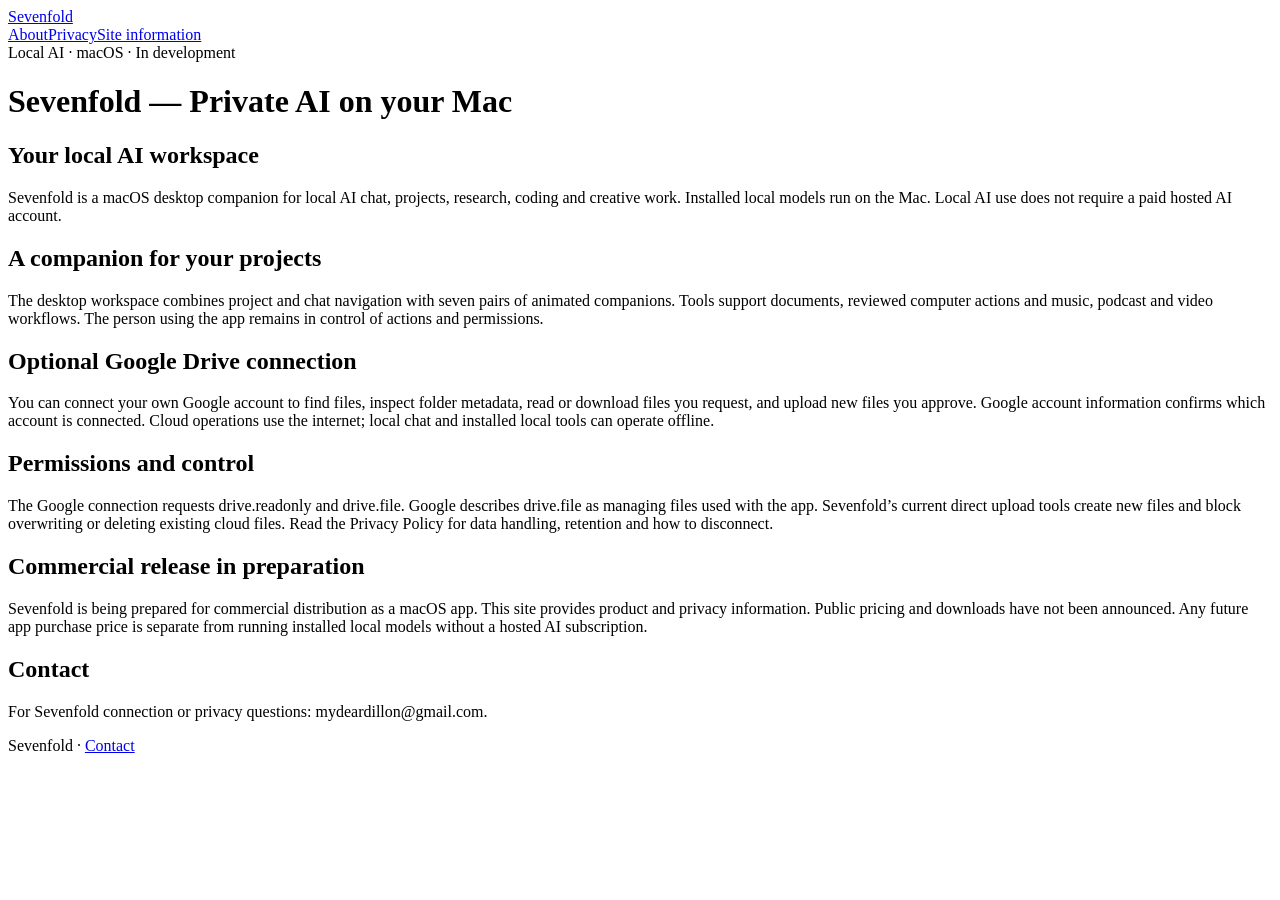
==== index.html @ 4503c141 "Publish Sevenfold information and privacy pages" ====
<!doctype html><html lang="en"><head><meta charset="utf-8"><meta name="viewport" content="width=device-width,initial-scale=1"><meta name="description" content="Sevenfold local AI workspace and optional Google Drive connection"><title>Sevenfold — Private AI on your Mac</title><link rel="stylesheet" href="styles.css"></head><body><header><a class="brand" href="index.html">Sevenfold</a><nav aria-label="Main"><a href="index.html">About</a><a href="privacy.html">Privacy</a><a href="terms.html">Site information</a></nav></header><main><span class="tag">Local AI · macOS · In development</span><h1>Sevenfold — Private AI on your Mac</h1><section><h2>Your local AI workspace</h2><p>Sevenfold is a macOS desktop companion for local AI chat, projects, research, coding and creative work. Installed local models run on the Mac. Local AI use does not require a paid hosted AI account.</p></section><section><h2>A companion for your projects</h2><p>The desktop workspace combines project and chat navigation with seven pairs of animated companions. Tools support documents, reviewed computer actions and music, podcast and video workflows. The person using the app remains in control of actions and permissions.</p></section><section><h2>Optional Google Drive connection</h2><p>You can connect your own Google account to find files, inspect folder metadata, read or download files you request, and upload new files you approve. Google account information confirms which account is connected. Cloud operations use the internet; local chat and installed local tools can operate offline.</p></section><section><h2>Permissions and control</h2><p>The Google connection requests drive.readonly and drive.file. Google describes drive.file as managing files used with the app. Sevenfold’s current direct upload tools create new files and block overwriting or deleting existing cloud files. Read the Privacy Policy for data handling, retention and how to disconnect.</p></section><section><h2>Commercial release in preparation</h2><p>Sevenfold is being prepared for commercial distribution as a macOS app. This site provides product and privacy information. Public pricing and downloads have not been announced. Any future app purchase price is separate from running installed local models without a hosted AI subscription.</p></section><section><h2>Contact</h2><p>For Sevenfold connection or privacy questions: mydeardillon@gmail.com.</p></section></main><footer>Sevenfold · <a href="mailto:mydeardillon@gmail.com">Contact</a></footer></body></html>
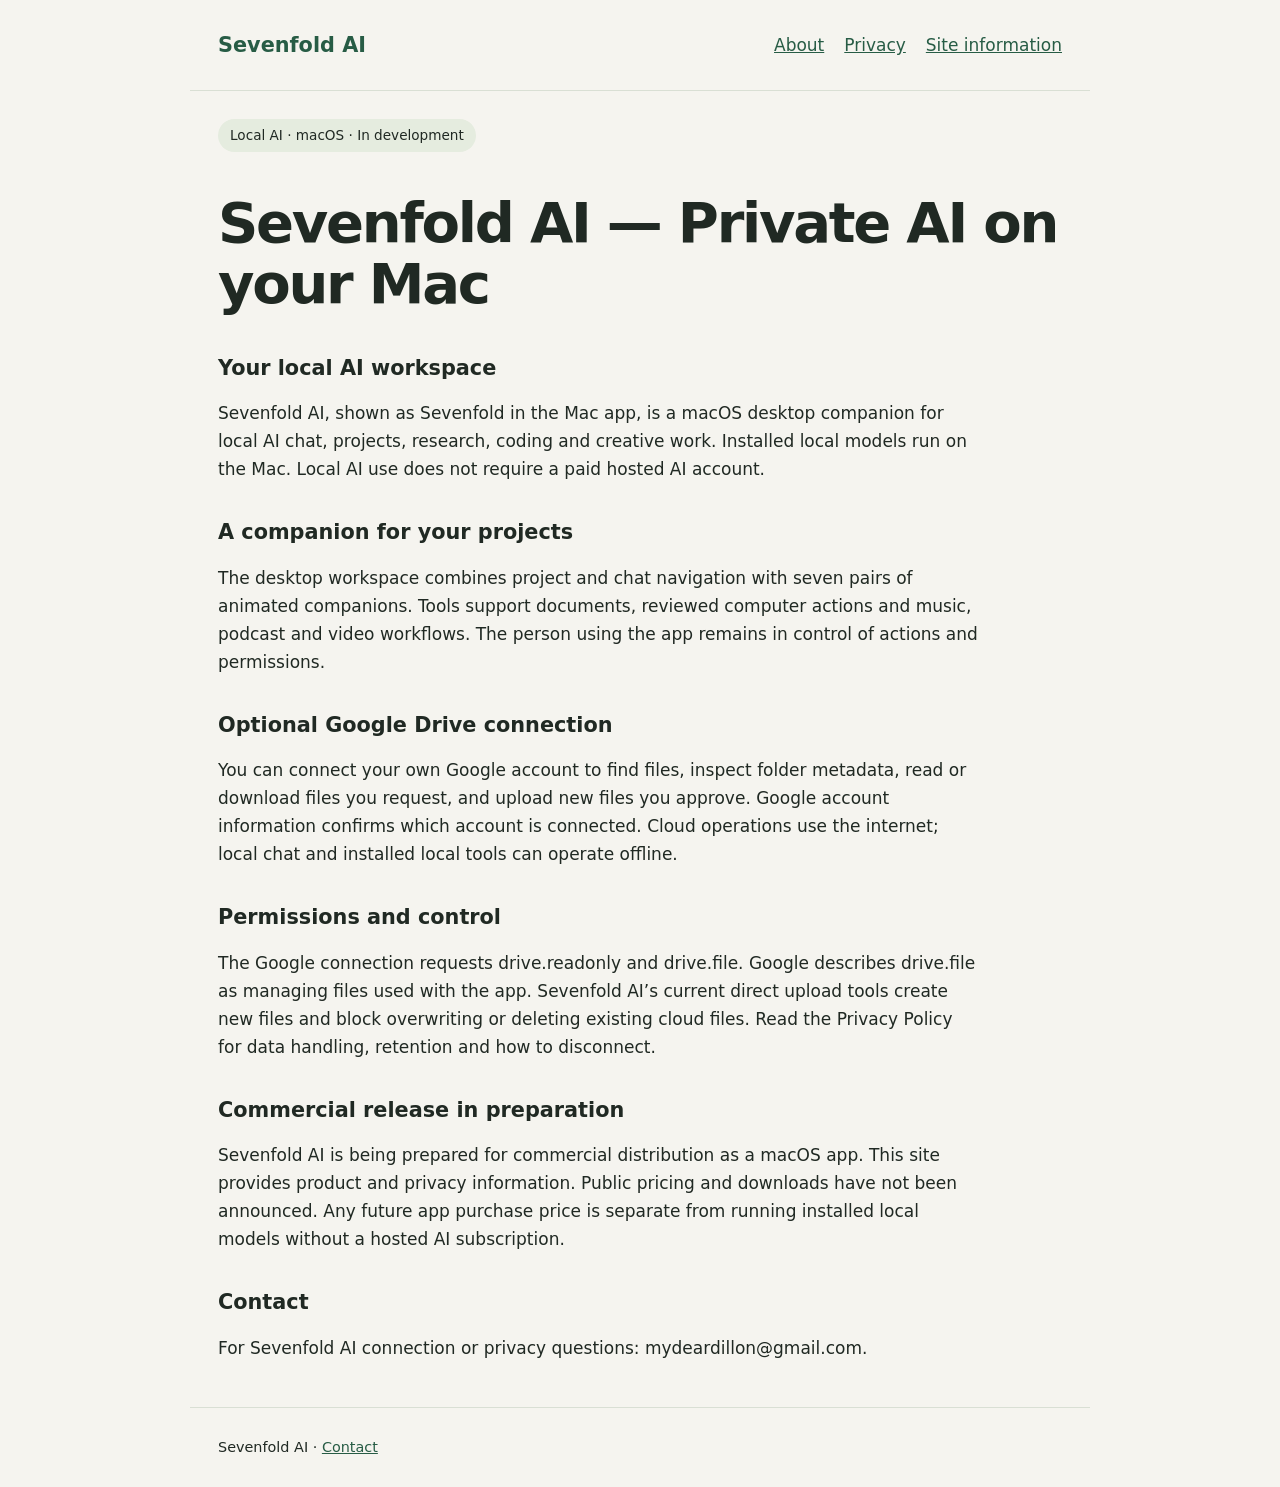
==== commit 9903b4f3: "Use Sevenfold AI product name and Sevenfold Mac short name" ====
--- a/index.html
+++ b/index.html
@@ -1 +1 @@
-<!doctype html><html lang="en"><head><meta charset="utf-8"><meta name="viewport" content="width=device-width,initial-scale=1"><meta name="description" content="Sevenfold local AI workspace and optional Google Drive connection"><title>Sevenfold — Private AI on your Mac</title><link rel="stylesheet" href="styles.css"></head><body><header><a class="brand" href="index.html">Sevenfold</a><nav aria-label="Main"><a href="index.html">About</a><a href="privacy.html">Privacy</a><a href="terms.html">Site information</a></nav></header><main><span class="tag">Local AI · macOS · In development</span><h1>Sevenfold — Private AI on your Mac</h1><section><h2>Your local AI workspace</h2><p>Sevenfold is a macOS desktop companion for local AI chat, projects, research, coding and creative work. Installed local models run on the Mac. Local AI use does not require a paid hosted AI account.</p></section><section><h2>A companion for your projects</h2><p>The desktop workspace combines project and chat navigation with seven pairs of animated companions. Tools support documents, reviewed computer actions and music, podcast and video workflows. The person using the app remains in control of actions and permissions.</p></section><section><h2>Optional Google Drive connection</h2><p>You can connect your own Google account to find files, inspect folder metadata, read or download files you request, and upload new files you approve. Google account information confirms which account is connected. Cloud operations use the internet; local chat and installed local tools can operate offline.</p></section><section><h2>Permissions and control</h2><p>The Google connection requests drive.readonly and drive.file. Google describes drive.file as managing files used with the app. Sevenfold’s current direct upload tools create new files and block overwriting or deleting existing cloud files. Read the Privacy Policy for data handling, retention and how to disconnect.</p></section><section><h2>Commercial release in preparation</h2><p>Sevenfold is being prepared for commercial distribution as a macOS app. This site provides product and privacy information. Public pricing and downloads have not been announced. Any future app purchase price is separate from running installed local models without a hosted AI subscription.</p></section><section><h2>Contact</h2><p>For Sevenfold connection or privacy questions: mydeardillon@gmail.com.</p></section></main><footer>Sevenfold · <a href="mailto:mydeardillon@gmail.com">Contact</a></footer></body></html>
+<!doctype html><html lang="en"><head><meta charset="utf-8"><meta name="viewport" content="width=device-width,initial-scale=1"><meta name="description" content="Sevenfold AI local AI workspace and optional Google Drive connection"><title>Sevenfold AI — Private AI on your Mac</title><link rel="stylesheet" href="styles.css"></head><body><header><a class="brand" href="index.html">Sevenfold AI</a><nav aria-label="Main"><a href="index.html">About</a><a href="privacy.html">Privacy</a><a href="terms.html">Site information</a></nav></header><main><span class="tag">Local AI · macOS · In development</span><h1>Sevenfold AI — Private AI on your Mac</h1><section><h2>Your local AI workspace</h2><p>Sevenfold AI, shown as Sevenfold in the Mac app, is a macOS desktop companion for local AI chat, projects, research, coding and creative work. Installed local models run on the Mac. Local AI use does not require a paid hosted AI account.</p></section><section><h2>A companion for your projects</h2><p>The desktop workspace combines project and chat navigation with seven pairs of animated companions. Tools support documents, reviewed computer actions and music, podcast and video workflows. The person using the app remains in control of actions and permissions.</p></section><section><h2>Optional Google Drive connection</h2><p>You can connect your own Google account to find files, inspect folder metadata, read or download files you request, and upload new files you approve. Google account information confirms which account is connected. Cloud operations use the internet; local chat and installed local tools can operate offline.</p></section><section><h2>Permissions and control</h2><p>The Google connection requests drive.readonly and drive.file. Google describes drive.file as managing files used with the app. Sevenfold AI’s current direct upload tools create new files and block overwriting or deleting existing cloud files. Read the Privacy Policy for data handling, retention and how to disconnect.</p></section><section><h2>Commercial release in preparation</h2><p>Sevenfold AI is being prepared for commercial distribution as a macOS app. This site provides product and privacy information. Public pricing and downloads have not been announced. Any future app purchase price is separate from running installed local models without a hosted AI subscription.</p></section><section><h2>Contact</h2><p>For Sevenfold AI connection or privacy questions: mydeardillon@gmail.com.</p></section></main><footer>Sevenfold AI · <a href="mailto:mydeardillon@gmail.com">Contact</a></footer></body></html>
--- a/styles.css
+++ b/styles.css
@@ -0,0 +1 @@
+*{box-sizing:border-box}body{margin:0;background:#f5f4ef;color:#202923;font:17px/1.65 system-ui,-apple-system,sans-serif}header,main,footer{max-width:900px;margin:auto;padding:28px}header{display:flex;justify-content:space-between;align-items:center;border-bottom:1px solid #d9dfd4}a{color:#275c45}nav{display:flex;gap:20px;flex-wrap:wrap}h1{font-size:clamp(2.2rem,5vw,3.5rem);line-height:1.1;letter-spacing:-.04em;margin:40px 0}h2{font-size:1.3rem;line-height:1.3;margin-top:36px}section{max-width:760px}footer{font-size:.9rem;border-top:1px solid #d9dfd4}.brand{font-size:1.3rem;font-weight:750;text-decoration:none}.tag{display:inline-block;background:#e5ecdf;border-radius:100px;padding:5px 12px;font-size:.85rem}@media(prefers-color-scheme:dark){body{background:#142019;color:#edf1e8}a{color:#b5d8ad}header,footer{border-color:#39483d}.tag{background:#2d4031}}
